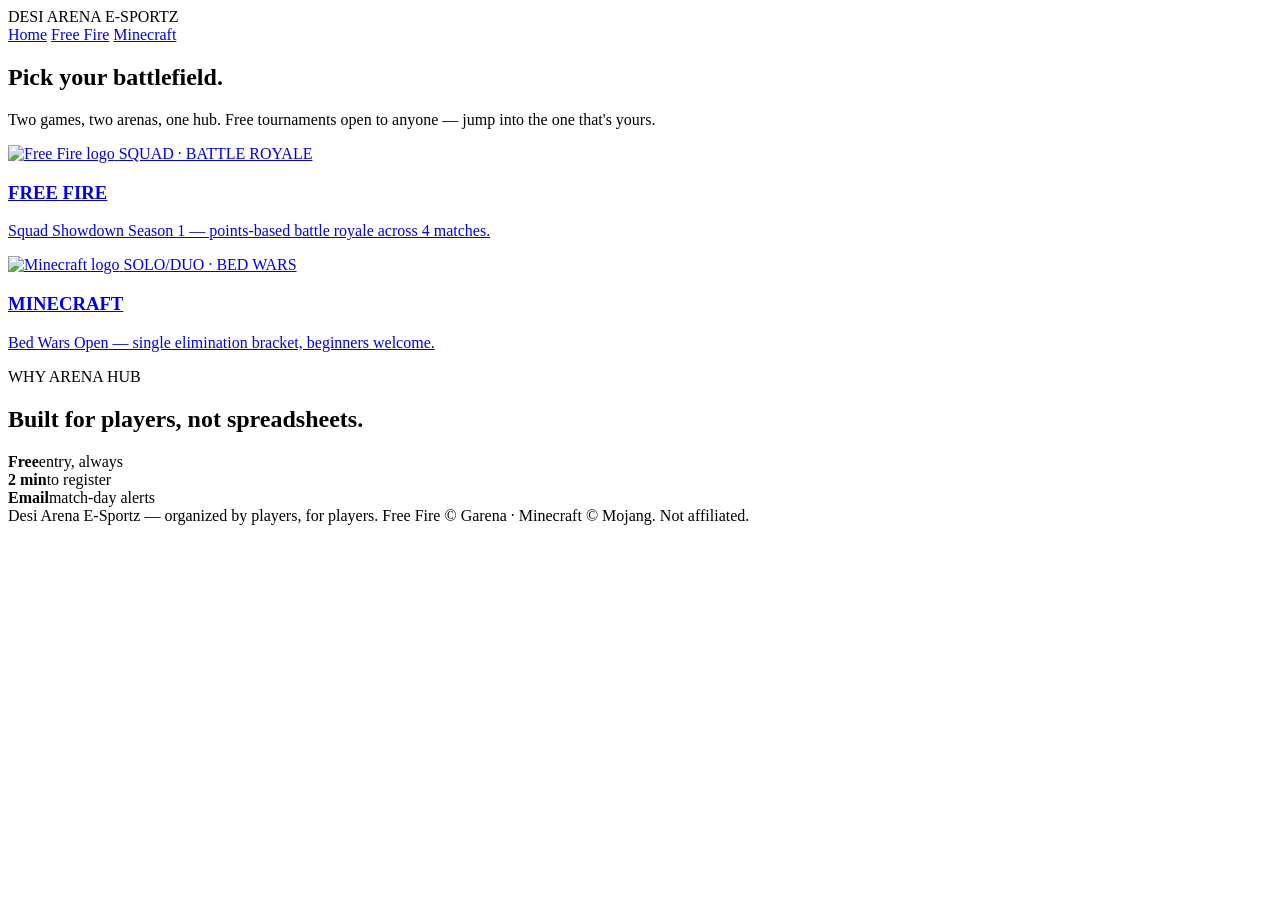
==== index.html @ e8c04eeb "Add files via upload" ====
<!DOCTYPE html>
<html lang="en">
<head>
<meta charset="UTF-8">
<meta name="viewport" content="width=device-width, initial-scale=1.0">
<title>Desi Arena E-Sportz — Tournament Central</title>
<link rel="stylesheet" href="assets/style.css">
</head>
<body class="hub">

<div class="particles" id="particles"></div>

<header class="site">
  <nav class="site">
    <div class="logo">DESI ARENA <span>E-SPORTZ</span></div>
    <div class="navlinks">
      <a href="index.html">Home</a>
      <a href="freefire.html">Free Fire</a>
      <a href="minecraft.html">Minecraft</a>
    </div>
  </nav>
</header>

<section class="choice-hero">
  <div class="wrap reveal">
    <h1 class="display">Pick your battlefield.</h1>
    <p>Two games, two arenas, one hub. Free tournaments open to anyone — jump into the one that's yours.</p>
  </div>
</section>

<section style="padding-top:0;">
  <div class="wrap">
    <div class="choice-grid">

      <a class="game-card ff reveal" href="freefire.html">
        <div class="glow"></div>
        <img class="card-logo" src="images/freefire-logo.png" alt="Free Fire logo">
        <span class="tag">SQUAD · BATTLE ROYALE</span>
        <h3 class="display">FREE FIRE</h3>
        <p>Squad Showdown Season 1 — points-based battle royale across 4 matches.</p>
      </a>

      <a class="game-card mc reveal" href="minecraft.html">
        <div class="glow"></div>
        <img class="card-logo" src="images/minecraft-logo.png" alt="Minecraft logo">
        <span class="tag">SOLO/DUO · BED WARS</span>
        <h3 class="display">MINECRAFT</h3>
        <p>Bed Wars Open — single elimination bracket, beginners welcome.</p>
      </a>

    </div>
  </div>
</section>

<section>
  <div class="wrap">
    <p class="eyebrow-free reveal">WHY ARENA HUB</p>
    <h2 class="section-title reveal">Built for players, not spreadsheets.</h2>
    <div class="stats reveal">
      <div class="stat-card"><b>Free</b><span>entry, always</span></div>
      <div class="stat-card"><b>2 min</b><span>to register</span></div>
      <div class="stat-card"><b>Email</b><span>match-day alerts</span></div>
    </div>
  </div>
</section>

<footer class="site">
  <div class="wrap">
    <span>Desi Arena E-Sportz — organized by players, for players.</span>
    <span>Free Fire © Garena · Minecraft © Mojang. Not affiliated.</span>
  </div>
</footer>

<script src="assets/script.js"></script>
<script>
  spawnParticles(document.getElementById('particles'), 26, ['#B36CFF', '#4DD8FF', '#FF4D2E']);
</script>
</body>
</html>
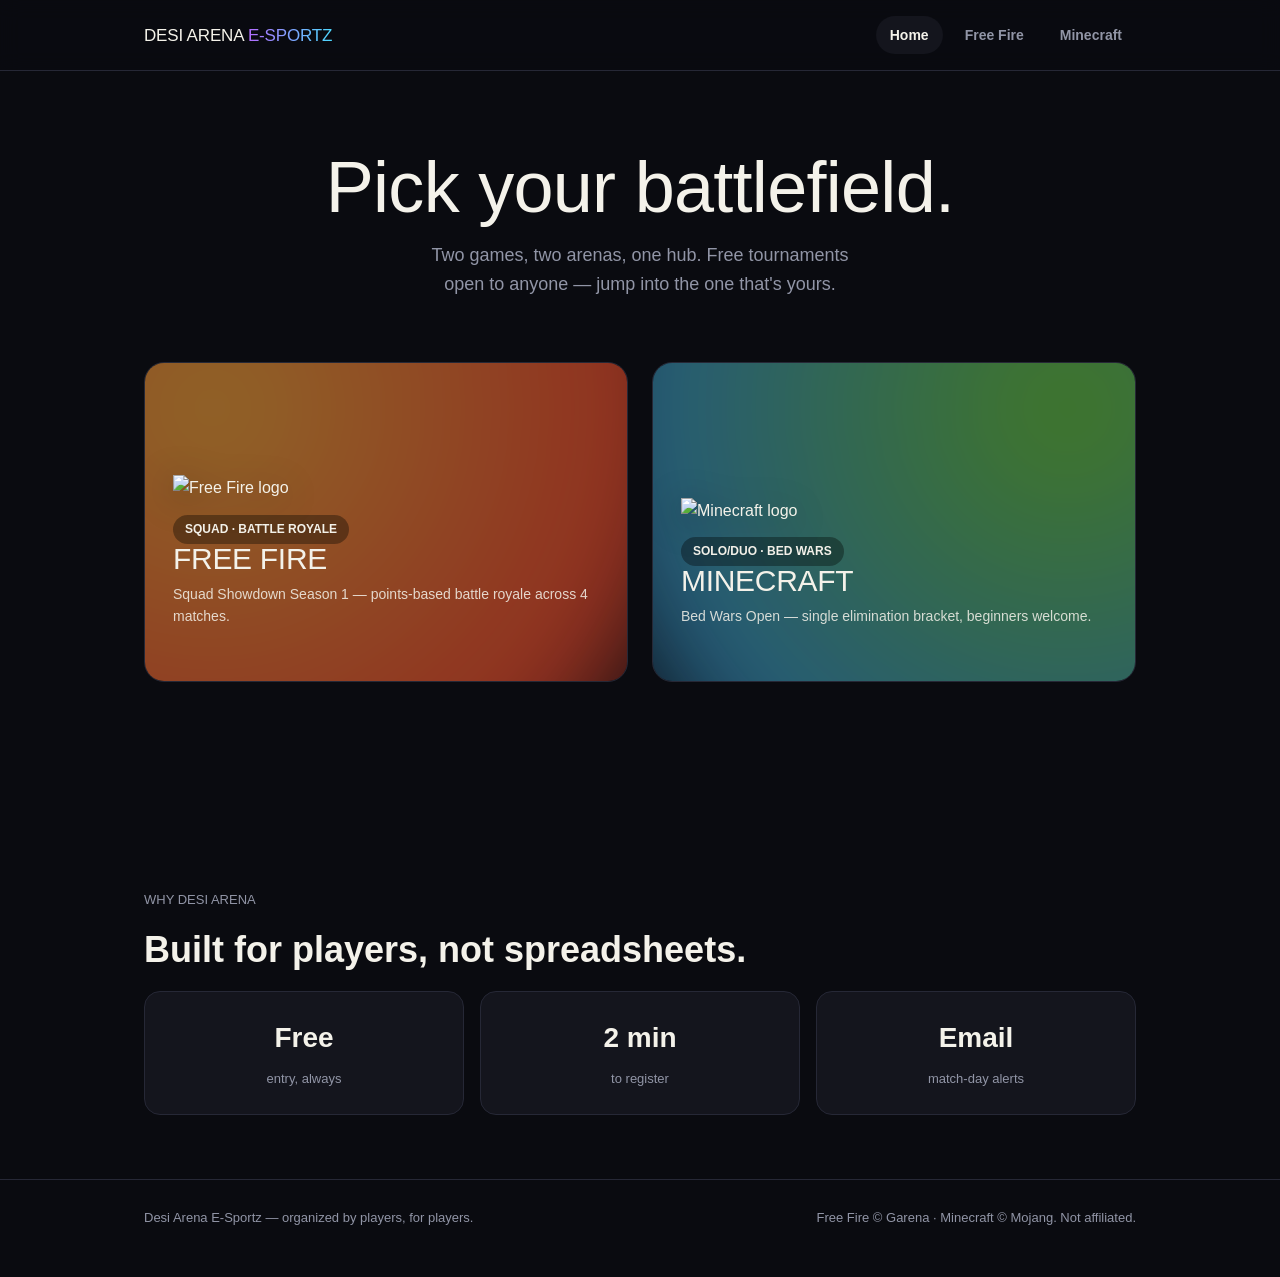
==== commit 0991a2ef: "Add files via upload" ====
--- a/index.html
+++ b/index.html
@@ -4,7 +4,371 @@
 <meta charset="UTF-8">
 <meta name="viewport" content="width=device-width, initial-scale=1.0">
 <title>Desi Arena E-Sportz — Tournament Central</title>
-<link rel="stylesheet" href="assets/style.css">
+<style>
+/* ============================================
+   ARENA HUB — shared stylesheet
+   ============================================ */
+
+@import url('https://fonts.googleapis.com/css2?family=Archivo+Black&family=Space+Grotesk:wght@400;500;600;700&display=swap');
+
+:root {
+  --bg: #0A0B10;
+  --bg-raised: #14151D;
+  --ink: #F4F2EA;
+  --ink-dim: #9195A6;
+  --line: #262836;
+
+  /* Free Fire palette */
+  --ff-a: #FF4D2E;
+  --ff-b: #FFB13C;
+
+  /* Minecraft palette */
+  --mc-a: #6FD13C;
+  --mc-b: #3C9CD1;
+
+  /* Hub accent */
+  --hub-a: #B36CFF;
+  --hub-b: #4DD8FF;
+}
+
+* { box-sizing: border-box; }
+html { scroll-behavior: smooth; }
+
+body {
+  margin: 0;
+  background: var(--bg);
+  color: var(--ink);
+  font-family: 'Space Grotesk', sans-serif;
+  line-height: 1.6;
+  overflow-x: hidden;
+}
+
+.display {
+  font-family: 'Archivo Black', sans-serif;
+  font-weight: 400;
+  line-height: 1.02;
+  letter-spacing: -0.01em;
+}
+
+.wrap {
+  max-width: 1040px;
+  margin: 0 auto;
+  padding: 0 24px;
+}
+
+a { color: inherit; }
+
+/* ---------- Floating ember/particle background ---------- */
+.particles {
+  position: fixed;
+  inset: 0;
+  overflow: hidden;
+  pointer-events: none;
+  z-index: 0;
+}
+.particle {
+  position: absolute;
+  bottom: -40px;
+  width: 6px;
+  height: 6px;
+  border-radius: 50%;
+  opacity: 0.5;
+  animation: rise linear infinite;
+}
+@keyframes rise {
+  0%   { transform: translateY(0) translateX(0) scale(1); opacity: 0; }
+  10%  { opacity: 0.6; }
+  100% { transform: translateY(-110vh) translateX(var(--drift, 30px)) scale(0.4); opacity: 0; }
+}
+
+/* ---------- Nav ---------- */
+header.site {
+  position: sticky;
+  top: 0;
+  z-index: 10;
+  background: rgba(10,11,16,0.75);
+  backdrop-filter: blur(10px);
+  border-bottom: 1px solid var(--line);
+}
+nav.site {
+  display: flex;
+  align-items: center;
+  justify-content: space-between;
+  padding: 16px 24px;
+  max-width: 1040px;
+  margin: 0 auto;
+}
+.logo {
+  font-family: 'Archivo Black', sans-serif;
+  font-size: 17px;
+  letter-spacing: -0.01em;
+}
+.logo span {
+  background: linear-gradient(90deg, var(--hub-a), var(--hub-b));
+  -webkit-background-clip: text;
+  background-clip: text;
+  color: transparent;
+}
+.navlinks { display: flex; gap: 8px; }
+.navlinks a {
+  text-decoration: none;
+  font-size: 14px;
+  font-weight: 600;
+  padding: 8px 14px;
+  border-radius: 100px;
+  color: var(--ink-dim);
+  transition: color 0.2s ease, background 0.2s ease;
+}
+.navlinks a:hover { color: var(--ink); background: var(--bg-raised); }
+.navlinks a.active { color: var(--ink); background: var(--bg-raised); }
+
+/* ---------- Reveal-on-scroll ---------- */
+.reveal {
+  opacity: 0;
+  transform: translateY(24px);
+  transition: opacity 0.7s cubic-bezier(.2,.7,.3,1), transform 0.7s cubic-bezier(.2,.7,.3,1);
+}
+.reveal.in { opacity: 1; transform: translateY(0); }
+
+/* ---------- Buttons ---------- */
+.btn {
+  display: inline-flex;
+  align-items: center;
+  gap: 8px;
+  font-weight: 700;
+  font-size: 15px;
+  padding: 13px 26px;
+  border-radius: 100px;
+  text-decoration: none;
+  border: none;
+  cursor: pointer;
+  transition: transform 0.25s cubic-bezier(.2,.8,.3,1.4), box-shadow 0.25s ease, filter 0.2s ease;
+  position: relative;
+}
+.btn:hover { transform: translateY(-3px) scale(1.03); filter: brightness(1.08); }
+.btn:active { transform: translateY(-1px) scale(0.99); }
+.btn.ghost {
+  background: transparent;
+  border: 1px solid var(--line);
+  color: var(--ink);
+}
+.btn.ghost:hover { border-color: var(--ink-dim); }
+
+/* ---------- Generic sections ---------- */
+section { position: relative; z-index: 1; padding: 64px 0; }
+.eyebrow-free {
+  font-size: 13px;
+  color: var(--ink-dim);
+  margin: 0 0 10px;
+}
+h2.section-title { font-size: clamp(26px, 4vw, 36px); margin: 0 0 12px; }
+p.section-sub { color: var(--ink-dim); max-width: 56ch; margin: 0 0 36px; }
+
+footer.site {
+  border-top: 1px solid var(--line);
+  padding: 28px 0 48px;
+  color: var(--ink-dim);
+  font-size: 13px;
+  position: relative;
+  z-index: 1;
+}
+footer.site .wrap {
+  display: flex;
+  justify-content: space-between;
+  flex-wrap: wrap;
+  gap: 12px;
+}
+
+/* ---------- Hub landing: game choice cards ---------- */
+.choice-hero { padding: 80px 0 40px; text-align: center; }
+.choice-hero h1 { font-size: clamp(38px, 8vw, 72px); margin: 0 0 16px; }
+.choice-hero p { color: var(--ink-dim); font-size: 18px; max-width: 46ch; margin: 0 auto; }
+
+.choice-grid {
+  display: grid;
+  grid-template-columns: 1fr 1fr;
+  gap: 24px;
+  padding: 24px 0 80px;
+}
+@media (max-width: 720px) { .choice-grid { grid-template-columns: 1fr; } }
+
+.game-card {
+  position: relative;
+  border-radius: 20px;
+  padding: 36px 28px;
+  min-height: 320px;
+  display: flex;
+  flex-direction: column;
+  justify-content: flex-end;
+  overflow: hidden;
+  text-decoration: none;
+  color: var(--ink);
+  border: 1px solid var(--line);
+  isolation: isolate;
+  transition: transform 0.4s cubic-bezier(.2,.8,.2,1);
+}
+.game-card:hover { transform: translateY(-8px); }
+.game-card .glow {
+  position: absolute;
+  inset: -40%;
+  z-index: -1;
+  opacity: 0.55;
+  filter: blur(40px);
+  transition: opacity 0.4s ease, transform 0.6s ease;
+}
+.game-card:hover .glow { opacity: 0.85; transform: scale(1.1); }
+.game-card.ff .glow { background: radial-gradient(circle at 30% 30%, var(--ff-b), var(--ff-a) 60%, transparent 75%); }
+.game-card.mc .glow { background: radial-gradient(circle at 70% 30%, var(--mc-a), var(--mc-b) 60%, transparent 75%); }
+
+.game-card .icon { font-size: 44px; margin-bottom: 14px; }
+.game-card h3 { font-family: 'Archivo Black', sans-serif; font-size: 30px; margin: 0 0 8px; }
+.game-card p { margin: 0 0 18px; color: rgba(244,242,234,0.85); font-size: 14px; }
+.game-card .tag {
+  align-self: flex-start;
+  font-size: 12px;
+  font-weight: 700;
+  padding: 5px 12px;
+  border-radius: 100px;
+  background: rgba(0,0,0,0.35);
+}
+
+/* ---------- Game page hero ---------- */
+.game-hero {
+  padding: 72px 0 56px;
+  text-align: center;
+  position: relative;
+}
+.game-hero .icon-big {
+  font-size: 64px;
+  margin-bottom: 18px;
+  animation: float 4s ease-in-out infinite;
+}
+.hero-logo {
+  max-width: 320px;
+  width: 70%;
+  height: auto;
+  margin: 0 auto 18px;
+  animation: float 4s ease-in-out infinite;
+}
+.card-logo {
+  max-width: 160px;
+  width: 60%;
+  height: auto;
+  margin-bottom: 14px;
+  filter: drop-shadow(0 6px 18px rgba(0,0,0,0.4));
+}
+@keyframes float {
+  0%, 100% { transform: translateY(0) rotate(-2deg); }
+  50% { transform: translateY(-14px) rotate(2deg); }
+}
+.game-hero h1 { font-size: clamp(36px, 7vw, 60px); margin: 0 0 14px; }
+.game-hero p { color: var(--ink-dim); font-size: 17px; max-width: 48ch; margin: 0 auto 30px; }
+.hero-cta { display: flex; gap: 14px; justify-content: center; flex-wrap: wrap; }
+
+body.ff .btn.primary { background: linear-gradient(90deg, var(--ff-a), var(--ff-b)); color: #1A0A00; box-shadow: 0 10px 30px -10px rgba(255,77,46,0.6); }
+body.mc .btn.primary { background: linear-gradient(90deg, var(--mc-a), var(--mc-b)); color: #06180C; box-shadow: 0 10px 30px -10px rgba(111,209,60,0.5); }
+body.hub .btn.primary { background: linear-gradient(90deg, var(--hub-a), var(--hub-b)); color: #0A0B10; box-shadow: 0 10px 30px -10px rgba(179,108,255,0.5); }
+
+/* ---------- Countdown ---------- */
+.countdown {
+  display: flex;
+  gap: 14px;
+  justify-content: center;
+  margin: 10px 0 36px;
+  flex-wrap: wrap;
+}
+.countdown .unit {
+  background: var(--bg-raised);
+  border: 1px solid var(--line);
+  border-radius: 14px;
+  padding: 14px 18px;
+  min-width: 74px;
+  text-align: center;
+}
+.countdown .unit b { display: block; font-family: 'Archivo Black', sans-serif; font-size: 26px; }
+.countdown .unit span { font-size: 11px; color: var(--ink-dim); text-transform: uppercase; letter-spacing: 0.04em; }
+body.ff .countdown .unit b { color: var(--ff-b); }
+body.mc .countdown .unit b { color: var(--mc-a); }
+
+/* ---------- Stat strip ---------- */
+.stats {
+  display: grid;
+  grid-template-columns: repeat(3, 1fr);
+  gap: 16px;
+}
+@media (max-width: 640px) { .stats { grid-template-columns: 1fr; } }
+.stat-card {
+  background: var(--bg-raised);
+  border: 1px solid var(--line);
+  border-radius: 16px;
+  padding: 24px;
+  text-align: center;
+}
+.stat-card b { display: block; font-family: 'Archivo Black', sans-serif; font-size: 28px; margin-bottom: 4px; }
+body.ff .stat-card b { color: var(--ff-b); }
+body.mc .stat-card b { color: var(--mc-a); }
+.stat-card span { color: var(--ink-dim); font-size: 13px; }
+
+/* ---------- Rules / info cards ---------- */
+.info-grid {
+  display: grid;
+  grid-template-columns: repeat(2, 1fr);
+  gap: 18px;
+}
+@media (max-width: 640px) { .info-grid { grid-template-columns: 1fr; } }
+.info-card {
+  background: var(--bg-raised);
+  border: 1px solid var(--line);
+  border-radius: 16px;
+  padding: 24px;
+  transition: border-color 0.25s ease, transform 0.25s ease;
+}
+.info-card:hover { transform: translateY(-4px); }
+body.ff .info-card:hover { border-color: var(--ff-a); }
+body.mc .info-card:hover { border-color: var(--mc-a); }
+.info-card .num { font-size: 12px; color: var(--ink-dim); margin-bottom: 8px; }
+.info-card h4 { margin: 0 0 8px; font-size: 17px; }
+.info-card p { margin: 0; color: var(--ink-dim); font-size: 14px; }
+
+/* ---------- Register panel ---------- */
+.register-panel {
+  background: var(--bg-raised);
+  border: 1px solid var(--line);
+  border-radius: 20px;
+  padding: 40px;
+  text-align: center;
+}
+.register-panel h2 { margin: 0 0 10px; }
+.register-panel p { color: var(--ink-dim); margin: 0 0 26px; }
+
+
+  .points-table { width:100%; border-collapse:collapse; background:var(--bg-raised); border:1px solid var(--line); border-radius:16px; overflow:hidden; }
+  .points-table th, .points-table td { padding:12px 16px; text-align:left; font-size:14px; border-bottom:1px solid var(--line); }
+  .points-table th { color:var(--ink-dim); font-weight:600; font-size:12px; text-transform:uppercase; letter-spacing:0.04em; }
+  .points-table td:last-child { font-family:'Archivo Black',sans-serif; color:var(--ff-b); text-align:right; }
+  .points-table th:last-child { text-align:right; }
+  .points-table tr:last-child td { border-bottom:none; }
+  .points-wrap { display:grid; grid-template-columns:1fr 1fr; gap:18px; margin-bottom:18px; }
+  @media (max-width:640px){ .points-wrap{ grid-template-columns:1fr; } }
+  .rules-block { margin-bottom:48px; }
+  .rules-block h3 { font-family:'Archivo Black',sans-serif; font-size:20px; margin:0 0 18px; }
+
+.view{display:none}
+@media (max-width:600px){
+  nav.site{flex-direction:column;gap:10px;padding:12px 16px}
+  .logo{font-size:15px}
+  .navlinks{flex-wrap:wrap;justify-content:center}
+  .navlinks a{padding:7px 12px;font-size:13px}
+  .wrap{padding:0 16px}
+  section{padding:48px 0}
+  .register-panel{padding:28px 20px}
+  .countdown .unit{min-width:64px;padding:12px 12px}
+}
+.view.active{display:block}
+.hero-logo,.card-logo{display:block}
+.hero-logo{margin-left:auto;margin-right:auto}
+</style>
+<noscript><style>.reveal{opacity:1;transform:none}.view{display:block}</style></noscript>
 </head>
 <body class="hub">
 
@@ -14,12 +378,15 @@
   <nav class="site">
     <div class="logo">DESI ARENA <span>E-SPORTZ</span></div>
     <div class="navlinks">
-      <a href="index.html">Home</a>
-      <a href="freefire.html">Free Fire</a>
-      <a href="minecraft.html">Minecraft</a>
+      <a href="#home">Home</a>
+      <a href="#freefire">Free Fire</a>
+      <a href="#minecraft">Minecraft</a>
     </div>
   </nav>
 </header>
+
+<main>
+<div class="view active" id="view-home">
 
 <section class="choice-hero">
   <div class="wrap reveal">
@@ -32,17 +399,17 @@
   <div class="wrap">
     <div class="choice-grid">
 
-      <a class="game-card ff reveal" href="freefire.html">
+      <a class="game-card ff reveal" href="#freefire">
         <div class="glow"></div>
-        <img class="card-logo" src="images/freefire-logo.png" alt="Free Fire logo">
+        <img class="card-logo" src="freefire-logo.png" alt="Free Fire logo">
         <span class="tag">SQUAD · BATTLE ROYALE</span>
         <h3 class="display">FREE FIRE</h3>
         <p>Squad Showdown Season 1 — points-based battle royale across 4 matches.</p>
       </a>
 
-      <a class="game-card mc reveal" href="minecraft.html">
+      <a class="game-card mc reveal" href="#minecraft">
         <div class="glow"></div>
-        <img class="card-logo" src="images/minecraft-logo.png" alt="Minecraft logo">
+        <img class="card-logo" src="minecraft-logo.png" alt="Minecraft logo">
         <span class="tag">SOLO/DUO · BED WARS</span>
         <h3 class="display">MINECRAFT</h3>
         <p>Bed Wars Open — single elimination bracket, beginners welcome.</p>
@@ -54,7 +421,7 @@
 
 <section>
   <div class="wrap">
-    <p class="eyebrow-free reveal">WHY ARENA HUB</p>
+    <p class="eyebrow-free reveal">WHY DESI ARENA</p>
     <h2 class="section-title reveal">Built for players, not spreadsheets.</h2>
     <div class="stats reveal">
       <div class="stat-card"><b>Free</b><span>entry, always</span></div>
@@ -64,6 +431,243 @@
   </div>
 </section>
 
+</div>
+<div class="view" id="view-freefire">
+
+<section class="game-hero">
+  <div class="wrap reveal">
+    <img class="hero-logo" src="freefire-logo.png" alt="Free Fire logo">
+    <h1 class="display">SQUAD SHOWDOWN<br>SEASON 1</h1>
+    <p>4-player squads, mobile only. Battle royale points across 4 matches in Custom Room, third person view.</p>
+    <div class="hero-cta">
+      <a class="btn primary" href="#" data-scroll="ff-register">Register your squad</a>
+      <a class="btn ghost" href="#" data-scroll="ff-rules">View rules</a>
+    </div>
+  </div>
+</section>
+
+<section style="padding-top:0;">
+  <div class="wrap">
+    <div id="ff-countdown" class="countdown reveal" data-target="2026-11-15T18:00:00">
+      <div class="unit"><b data-d>00</b><span>Days</span></div>
+      <div class="unit"><b data-h>00</b><span>Hours</span></div>
+      <div class="unit"><b data-m>00</b><span>Mins</span></div>
+      <div class="unit"><b data-s>00</b><span>Secs</span></div>
+    </div>
+  </div>
+</section>
+
+<section>
+  <div class="wrap">
+    <p class="eyebrow-free reveal">TOURNAMENT INFO</p>
+    <h2 class="section-title reveal">The numbers.</h2>
+    <div class="stats reveal">
+      <div class="stat-card"><b>12</b><span>teams per lobby</span></div>
+      <div class="stat-card"><b>4</b><span>matches, points format</span></div>
+      <div class="stat-card"><b>Free</b><span>to enter</span></div>
+    </div>
+  </div>
+</section>
+
+<section id="ff-rules">
+  <div class="wrap">
+    <p class="eyebrow-free reveal">THE RULEBOOK</p>
+    <h2 class="section-title reveal">Rules &amp; format.</h2>
+    <p class="section-sub reveal">Read these before you register. Standings come from placement points plus kills across all matches.</p>
+
+    <div class="rules-block reveal">
+      <h3>Format &amp; setup</h3>
+      <div class="info-grid">
+      <div class="info-card">
+        <div class="num">01</div>
+        <h4>Squad size</h4>
+        <p>4 main players plus 1 optional substitute per team (max 5 registered players).</p>
+      </div>
+      <div class="info-card">
+        <div class="num">02</div>
+        <h4>Mobile only</h4>
+        <p>Played exclusively on mobile devices. Emulators, triggers and controllers are strictly prohibited.</p>
+      </div>
+      <div class="info-card">
+        <div class="num">03</div>
+        <h4>Room setting</h4>
+        <p>Custom Room, Battle Royale mode, Third Person Perspective (TPP).</p>
+      </div>
+      <div class="info-card">
+        <div class="num">04</div>
+        <h4>Map pool</h4>
+        <p>Bermuda, Purgatory, Kalahari, Alpine, Nexterra and Solara, rotated as per schedule.</p>
+      </div>
+      <div class="info-card">
+        <div class="num">05</div>
+        <h4>Competitive settings</h4>
+        <p>External loadouts, gun skin stat attributes and character skill stacks are usually disabled or capped.</p>
+      </div>
+      </div>
+    </div>
+
+    <div class="rules-block reveal">
+      <h3>Scoring</h3>
+      <div class="points-wrap">
+        <table class="points-table">
+          <tr><th>Placement</th><th>Points</th></tr>
+          <tr><td>1st (Booyah!)</td><td>12</td></tr>
+          <tr><td>2nd</td><td>9</td></tr>
+          <tr><td>3rd</td><td>8</td></tr>
+          <tr><td>4th</td><td>7</td></tr>
+          <tr><td>5th</td><td>6</td></tr>
+          <tr><td>6th</td><td>5</td></tr>
+        </table>
+        <table class="points-table">
+          <tr><th>Placement</th><th>Points</th></tr>
+          <tr><td>7th</td><td>4</td></tr>
+          <tr><td>8th</td><td>3</td></tr>
+          <tr><td>9th</td><td>2</td></tr>
+          <tr><td>10th</td><td>1</td></tr>
+          <tr><td>11th</td><td>0</td></tr>
+          <tr><td>12th</td><td>0</td></tr>
+        </table>
+      </div>
+      <div class="info-grid">
+        <div class="info-card">
+          <div class="num">09</div>
+          <h4>Elimination points</h4>
+          <p>Each confirmed kill adds 1 point to your team's total match score.</p>
+        </div>
+        <div class="info-card">
+          <div class="num">10</div>
+          <h4>Tiebreakers</h4>
+          <p>Ties are broken by total Booyahs, then total placement points, then most recent match placement.</p>
+        </div>
+      </div>
+    </div>
+
+    <div class="rules-block reveal">
+      <h3>Conduct</h3>
+      <div class="info-grid">
+      <div class="info-card">
+        <div class="num">11</div>
+        <h4>Account lock</h4>
+        <p>Use your registered Player ID and In-Game Name (IGN). Account switching is banned.</p>
+      </div>
+      <div class="info-card">
+        <div class="num">12</div>
+        <h4>Punctuality</h4>
+        <p>Join your allocated lobby slot within 10 to 15 minutes of the start time.</p>
+      </div>
+      <div class="info-card">
+        <div class="num">13</div>
+        <h4>Disconnects</h4>
+        <p>Individual lag or disconnects will not restart a match. Rematches happen only for major server crashes.</p>
+      </div>
+      <div class="info-card">
+        <div class="num">14</div>
+        <h4>Fair play</h4>
+        <p>Hacks, wallhacks, auto-aim or map exploits lead to immediate disqualification and a permanent ban.</p>
+      </div>
+      <div class="info-card">
+        <div class="num">15</div>
+        <h4>No collusion</h4>
+        <p>Teaming up with opponents or sharing private lobby details with outsiders is strictly forbidden.</p>
+      </div>
+      </div>
+    </div>
+  </div>
+</section>
+
+<section id="ff-register">
+  <div class="wrap">
+    <div class="register-panel reveal">
+      <h2 class="display">Ready to squad up?</h2>
+      <p>Registration takes under 2 minutes. You'll get a confirmation email with your bracket slot.</p>
+      <!-- Replace the href below with your Google Form link -->
+      <a class="btn primary" href="#" id="ff-register-link">Register your squad</a>
+    </div>
+  </div>
+</section>
+
+</div>
+<div class="view" id="view-minecraft">
+
+<section class="game-hero">
+  <div class="wrap reveal">
+    <img class="hero-logo" src="minecraft-logo.png" alt="Minecraft logo">
+    <h1 class="display">BED WARS OPEN</h1>
+    <p>Solo or duo, single elimination bracket. Casual and competitive players both welcome — beginners get a practice round.</p>
+    <div class="hero-cta">
+      <a class="btn primary" href="#" data-scroll="mc-register">Register to play</a>
+      <a class="btn ghost" href="#" data-scroll="mc-rules">View rules</a>
+    </div>
+  </div>
+</section>
+
+<section style="padding-top:0;">
+  <div class="wrap">
+    <div id="mc-countdown" class="countdown reveal" data-target="2026-11-22T17:00:00">
+      <div class="unit"><b data-d>00</b><span>Days</span></div>
+      <div class="unit"><b data-h>00</b><span>Hours</span></div>
+      <div class="unit"><b data-m>00</b><span>Mins</span></div>
+      <div class="unit"><b data-s>00</b><span>Secs</span></div>
+    </div>
+  </div>
+</section>
+
+<section>
+  <div class="wrap">
+    <p class="eyebrow-free reveal">TOURNAMENT INFO</p>
+    <h2 class="section-title reveal">The numbers.</h2>
+    <div class="stats reveal">
+      <div class="stat-card"><b>32</b><span>player slots</span></div>
+      <div class="stat-card"><b>1v1 / 2v2</b><span>solo or duo entry</span></div>
+      <div class="stat-card"><b>Free</b><span>to enter</span></div>
+    </div>
+  </div>
+</section>
+
+<section id="mc-rules">
+  <div class="wrap">
+    <p class="eyebrow-free reveal">BRACKET FORMAT</p>
+    <h2 class="section-title reveal">Rules &amp; format.</h2>
+    <p class="section-sub reveal">Single elimination — lose a match and you're out, so every bed matters.</p>
+    <div class="info-grid reveal">
+      <div class="info-card">
+        <div class="num">01</div>
+        <h4>Entry type</h4>
+        <p>Register solo or as a duo. Solo and duo brackets run separately.</p>
+      </div>
+      <div class="info-card">
+        <div class="num">02</div>
+        <h4>Match format</h4>
+        <p>Best of 1 until the semifinals, best of 3 for semis and final.</p>
+      </div>
+      <div class="info-card">
+        <div class="num">03</div>
+        <h4>New players</h4>
+        <p>First-timers get a short practice round before the bracket starts — no shame in asking.</p>
+      </div>
+      <div class="info-card">
+        <div class="num">04</div>
+        <h4>Disputes</h4>
+        <p>Report issues in the match-day Discord within 10 minutes of a match ending.</p>
+      </div>
+    </div>
+  </div>
+</section>
+
+<section id="mc-register">
+  <div class="wrap">
+    <div class="register-panel reveal">
+      <h2 class="display">Ready to break some beds?</h2>
+      <p>Registration takes under 2 minutes. You'll get a confirmation email with your bracket slot.</p>
+      <!-- Replace the href below with your Google Form link -->
+      <a class="btn primary" href="#" id="mc-register-link">Register to play</a>
+    </div>
+  </div>
+</section>
+
+</div>
+</main>
+
 <footer class="site">
   <div class="wrap">
     <span>Desi Arena E-Sportz — organized by players, for players.</span>
@@ -71,9 +675,69 @@
   </div>
 </footer>
 
-<script src="assets/script.js"></script>
 <script>
-  spawnParticles(document.getElementById('particles'), 26, ['#B36CFF', '#4DD8FF', '#FF4D2E']);
+
+function spawnParticles(container, count, colors){
+  container.innerHTML='';
+  for(let i=0;i<count;i++){
+    const p=document.createElement('div');
+    p.className='particle';
+    const size=3+Math.random()*6;
+    p.style.width=size+'px';p.style.height=size+'px';
+    p.style.left=Math.random()*100+'%';
+    p.style.background=colors[Math.floor(Math.random()*colors.length)];
+    p.style.setProperty('--drift',(Math.random()*80-40)+'px');
+    const d=9+Math.random()*10;
+    p.style.animationDuration=d+'s';p.style.animationDelay=(Math.random()*d)+'s';
+    container.appendChild(p);
+  }
+}
+const THEMES={
+  home:{cls:'hub',colors:['#B36CFF','#4DD8FF','#FF4D2E'],title:'Desi Arena E-Sportz \u2014 Tournament Central'},
+  freefire:{cls:'ff',colors:['#FF4D2E','#FFB13C'],title:'Free Fire Tournament \u2014 Desi Arena E-Sportz'},
+  minecraft:{cls:'mc',colors:['#6FD13C','#3C9CD1'],title:'Minecraft Tournament \u2014 Desi Arena E-Sportz'}
+};
+function showView(){
+  let v=(location.hash||'#home').replace('#','');
+  if(!THEMES[v]) v='home';
+  document.querySelectorAll('.view').forEach(el=>el.classList.toggle('active',el.id==='view-'+v));
+  document.querySelectorAll('.navlinks a').forEach(a=>a.classList.toggle('active',a.getAttribute('href')==='#'+v));
+  document.body.className=THEMES[v].cls;
+  document.title=THEMES[v].title;
+  spawnParticles(document.getElementById('particles'),26,THEMES[v].colors);
+  window.scrollTo(0,0);
+  setTimeout(()=>document.querySelectorAll('#view-'+v+' .reveal').forEach(el=>el.classList.add('in')),1200);
+}
+function initReveal(){
+  const items=document.querySelectorAll('.reveal');
+  if(!('IntersectionObserver' in window)){items.forEach(e=>e.classList.add('in'));return;}
+  const io=new IntersectionObserver(es=>es.forEach(e=>{if(e.isIntersecting){e.target.classList.add('in');io.unobserve(e.target);}}),{threshold:0.15});
+  items.forEach(e=>io.observe(e));
+}
+function initCountdowns(){
+  const els=document.querySelectorAll('.countdown[data-target]');
+  function tick(){
+    els.forEach(el=>{
+      const diff=Math.max(0,new Date(el.dataset.target).getTime()-Date.now());
+      const set=(k,v)=>{const n=el.querySelector('['+k+']');if(n)n.textContent=String(v).padStart(2,'0');};
+      set('data-d',Math.floor(diff/86400000));
+      set('data-h',Math.floor(diff%86400000/3600000));
+      set('data-m',Math.floor(diff%3600000/60000));
+      set('data-s',Math.floor(diff%60000/1000));
+    });
+  }
+  tick();setInterval(tick,1000);
+}
+document.addEventListener('click',e=>{
+  const a=e.target.closest('[data-scroll]');
+  if(!a)return;
+  e.preventDefault();
+  const t=document.getElementById(a.dataset.scroll);
+  if(t)t.scrollIntoView({behavior:'smooth'});
+});
+window.addEventListener('hashchange',showView);
+document.addEventListener('DOMContentLoaded',()=>{initReveal();initCountdowns();showView();});
+
 </script>
 </body>
 </html>
